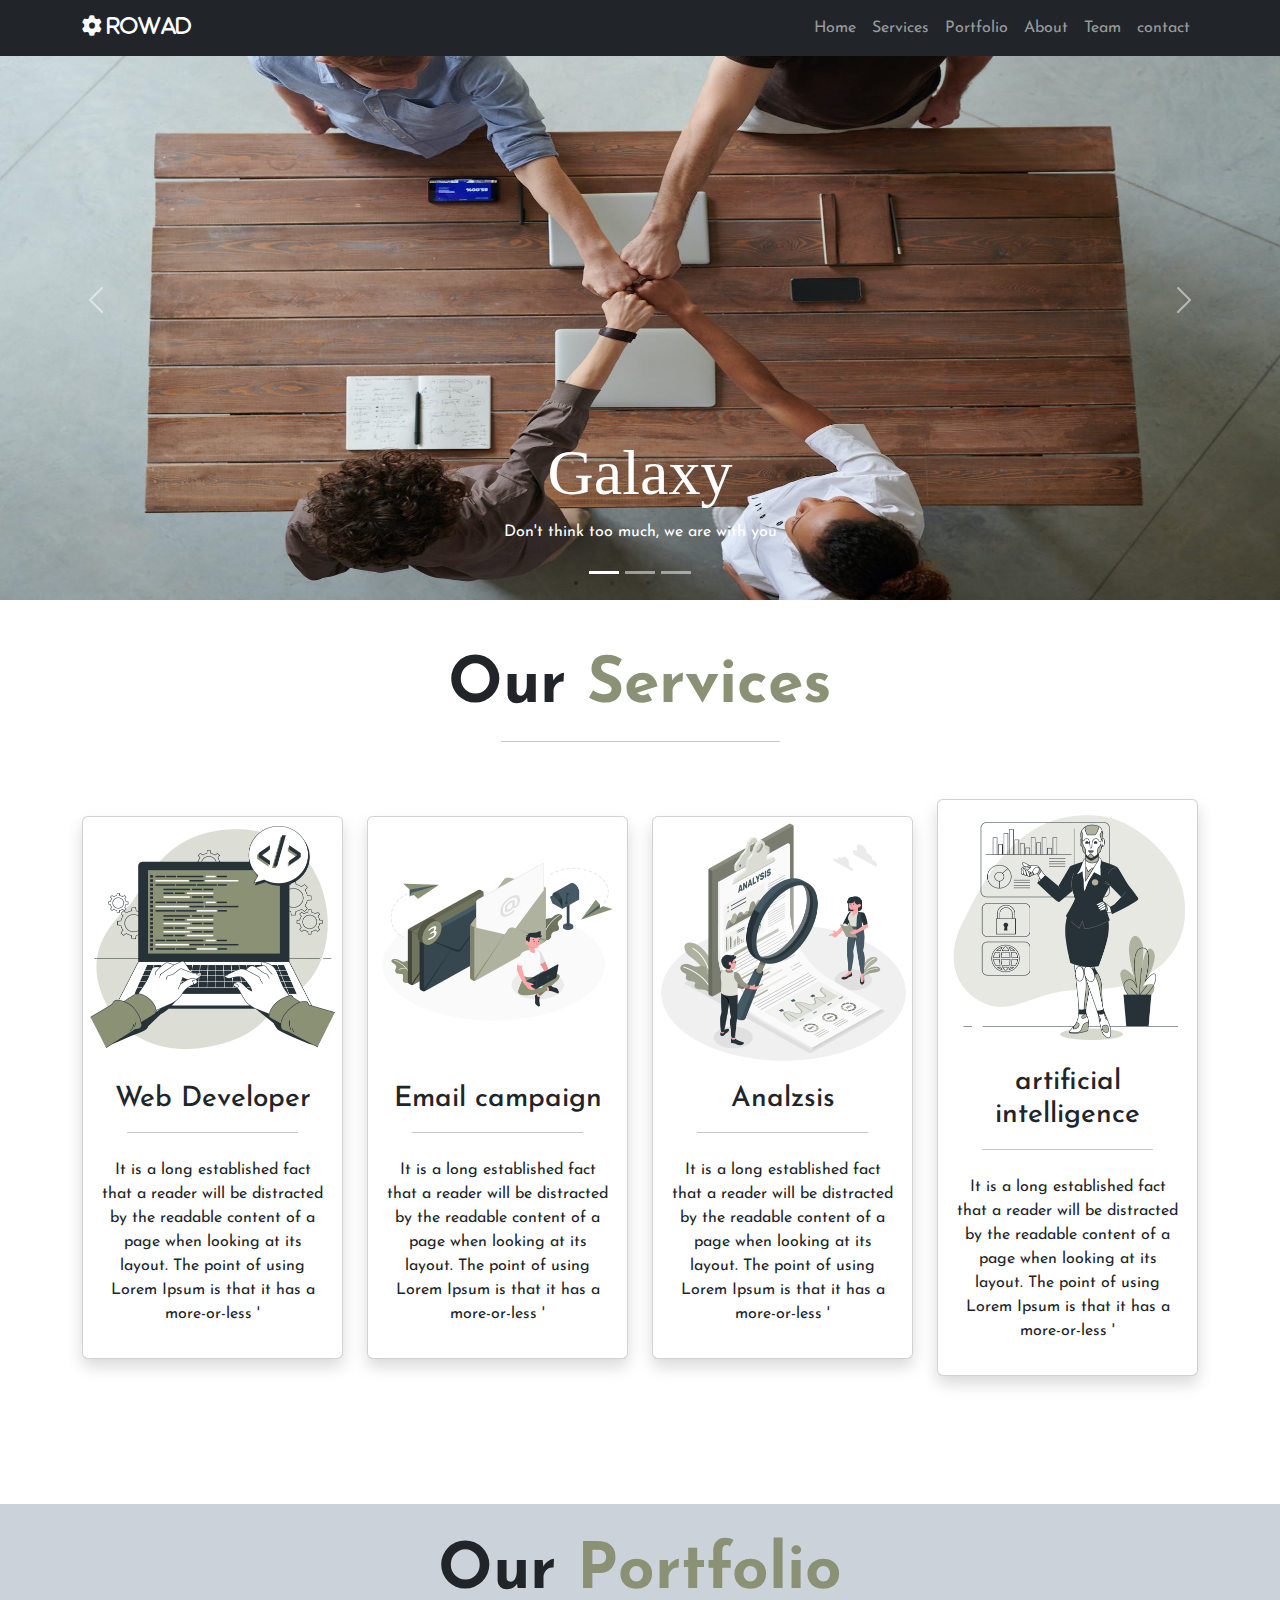
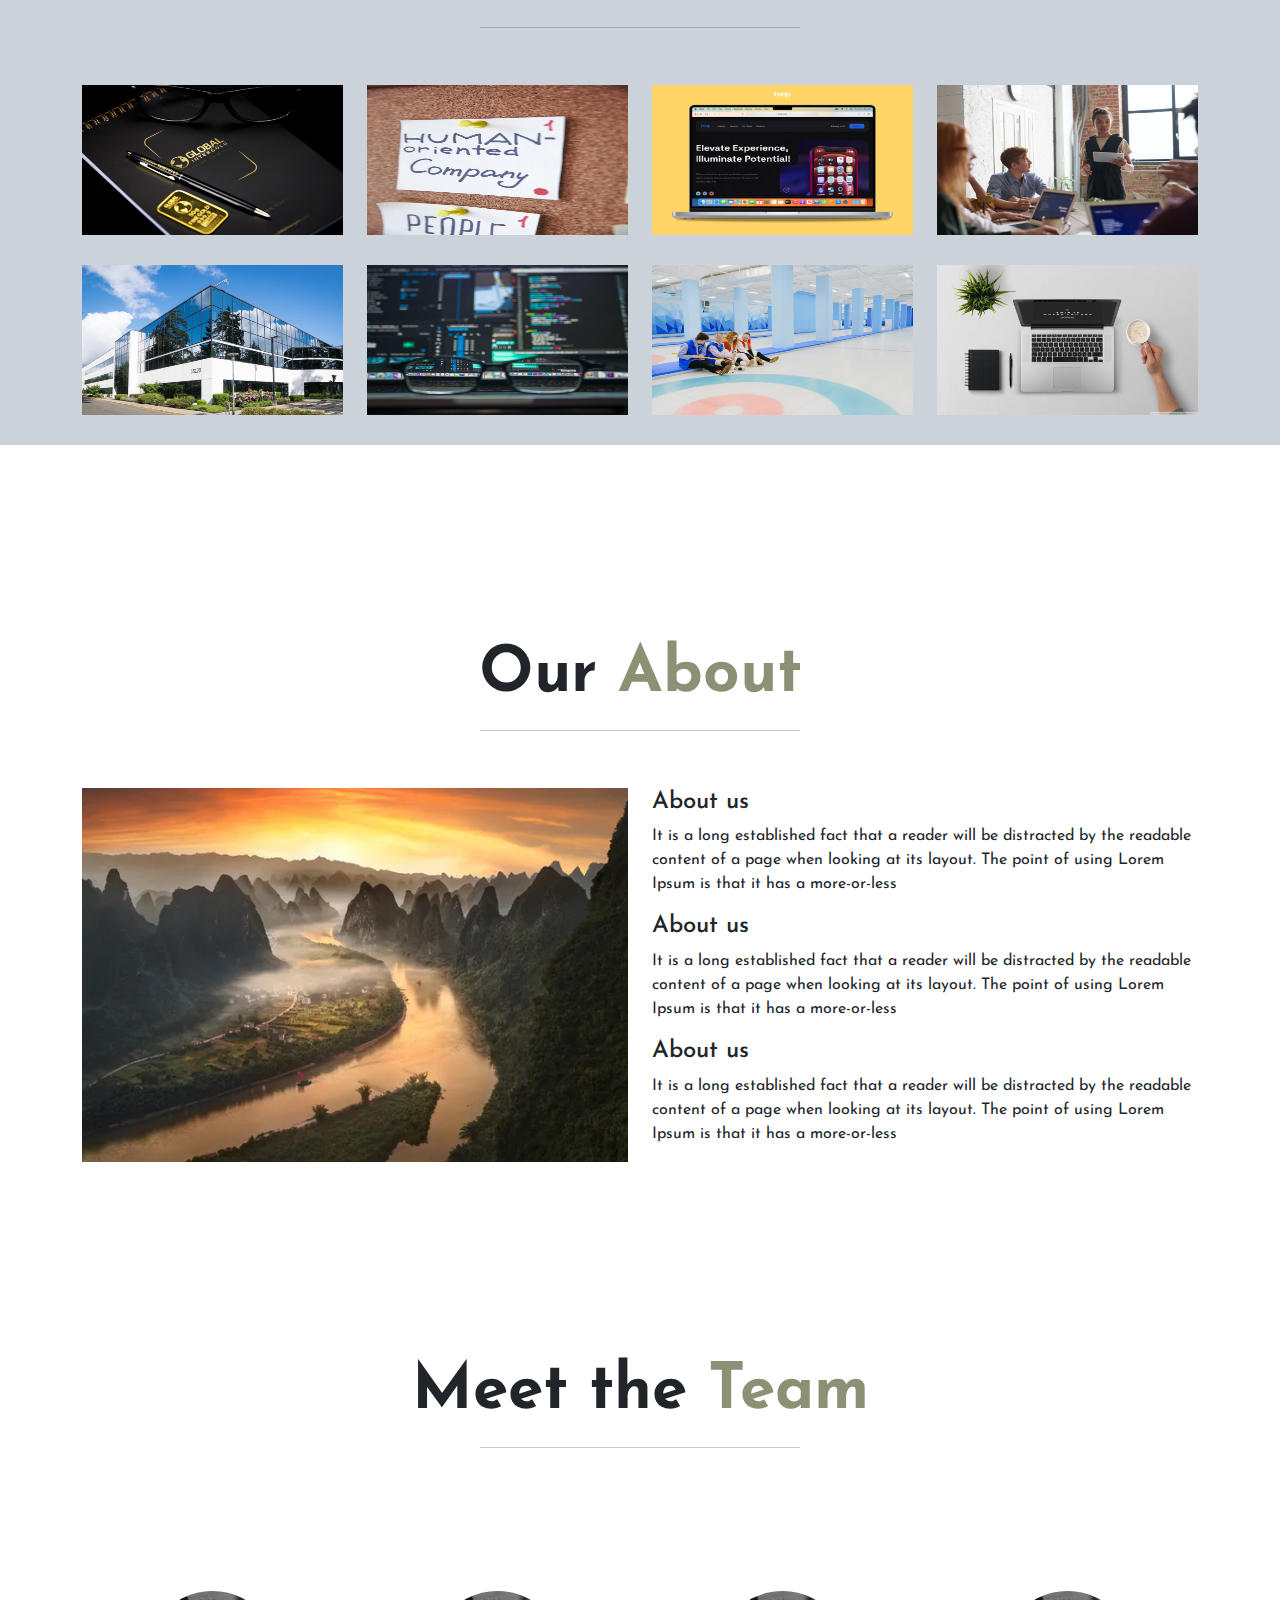
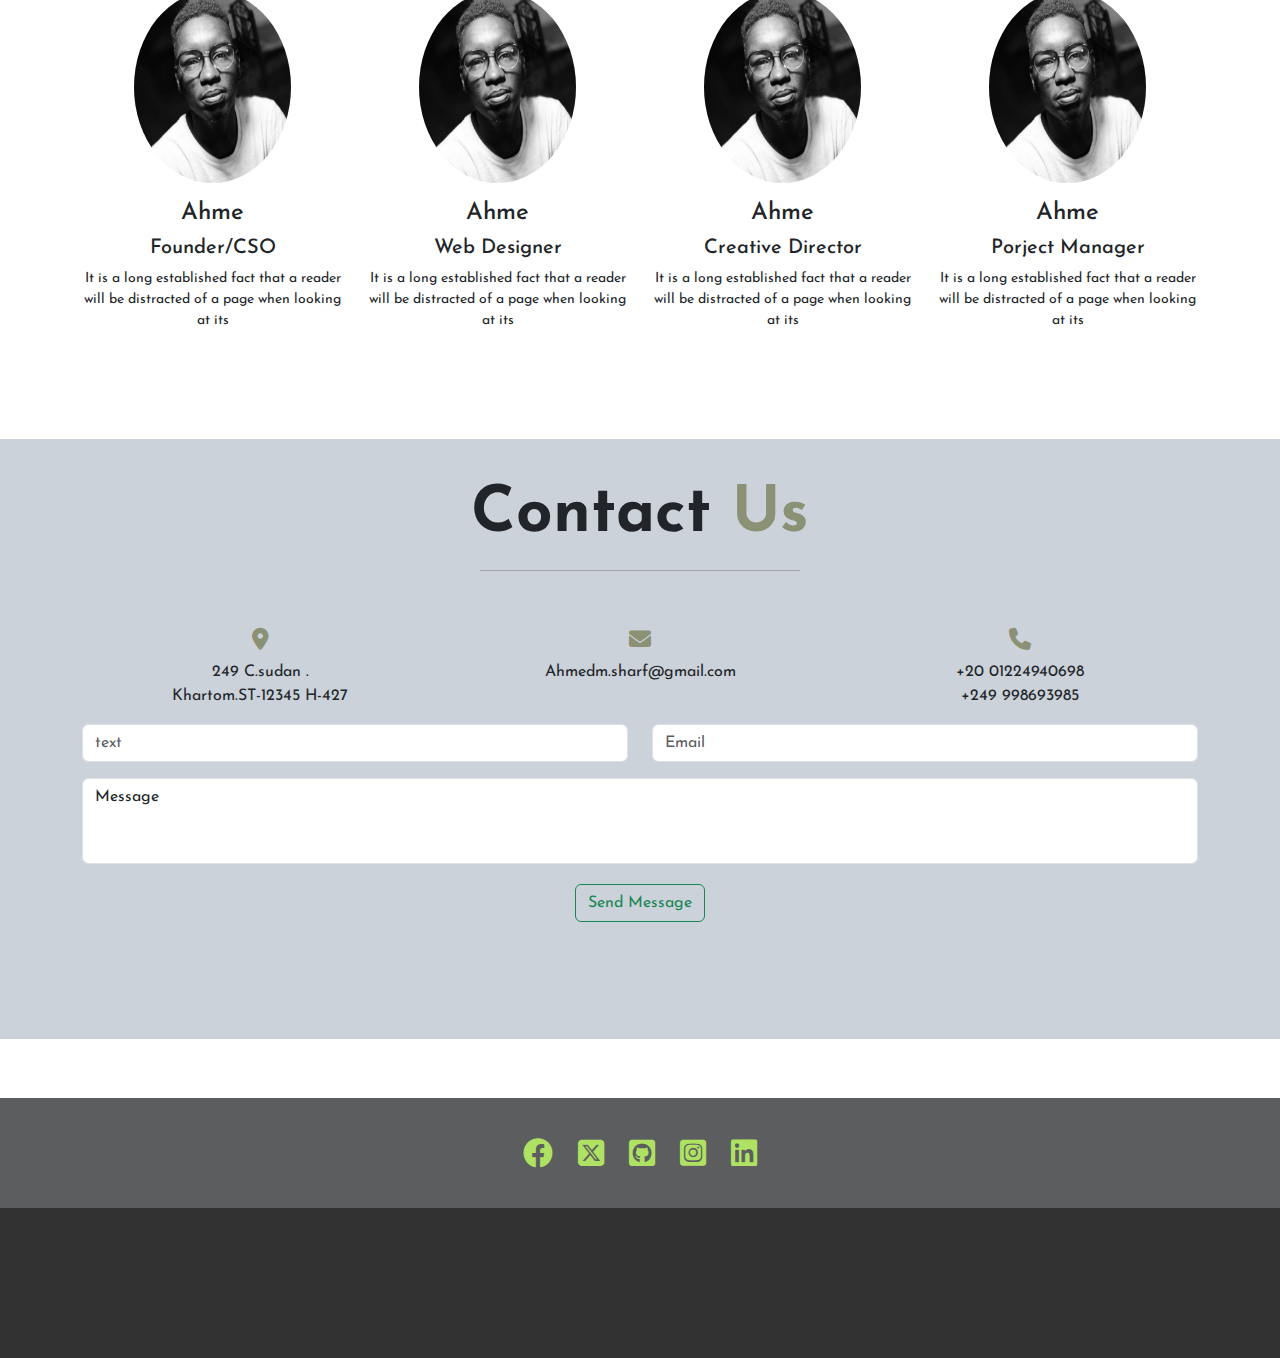
==== index.html @ bf6ee631 "Update index.html" ====
<!DOCTYPE html>
<html lang="en">
<head>
  <meta charset="UTF-8">
  <meta name="viewport" content="width=device-width, initial-scale=1.0">
  <link rel="stylesheet" href="css/bootstrap.min.css">
  <link rel="stylesheet" href="css/all.css">
  <link rel="stylesheet" href="css/style.css">
  <link rel="icon" href="image/portfolio-suitcase_icon-icons.com_52927.ico">
  <link href="https://fonts.googleapis.com/css2?family=Josefin+Sans:ital,wght@0,300;0,400;0,600;0,700;1,300;1,400;1,700&family=Nunito&family=Open+Sans&family=Roboto:wght@100;400&family=Rubik:ital,wght@0,300;0,400;0,600;1,300;1,400&display=swap" rel="stylesheet">
  <title>Our Services</title>
  <script src="js/bootstrap.bundle.min.js"></script>
</head>
<body>
  <!-- begin header -->
  
  <section class="navbar navbar-expand-md bg-dark navbar-dark fixed-top">
    <div class="container">
      <a href="bootstrap-template.html" class="navbar-brand"> <i class="fa-sharp fa-solid fa-gear"> Rowad</i>   </a>

      <button class="navbar-toggler" data-bs-toggle="collapse" data-bs-target="#cnav">

        <span class="navbar-toggler-icon"></span>
      </button>
      <div class="collapse navbar-collapse" id="cnav">
      <ul class="navbar-nav ms-auto text-center">
        <li class="nav-item"> <a href="#" class="nav-link" > Home </a> </li>
        <li > <a href="#services" class="nav-link" > Services </a> </li>
        <li > <a href="#portfolio" class="nav-link" > Portfolio </a> </li>
        <li > <a href="#About-us" class="nav-link" > About </a> </li>
        <li > <a href="#meet" class="nav-link" > Team </a> </li>
        <li > <a href="#contact" class="nav-link" > contact</a> </li>
      </ul>
     
    </div>
    </div>
  </section>
  <!-- end header -->

  <!-- begin slide -->

  <section id="slider" class="carousel slide" data-bs-="ride">
    <div class="carousel-inner">
      <ul class="carousel-indicators">
        <li data-bs-target="#slider" data-bs-slide-to="0" class="active" ></li>
        <li data-bs-target="#slider" data-bs-slide-to="1" ></li>
        <li data-bs-target="#slider" data-bs-slide-to="2" ></li>
      </ul>

      <div class="carousel-item active">
        <img src="pexels-fauxels-3184430.jpg" alt="slide" width="100%" height="600px">
        <div class="carousel-caption">
          <h3 class="display-3 "style="font-family:Brush Script MT, cursive;" >Galaxy</h3>
          <p  style="font-family: 'Josefin Sans', sans-serif;">Don't think too much, we are with you</p>
        </div>
      </div>

      <div class="carousel-item ">
        <img src="pexels-adrien-olichon-3767170.jpg" alt="slide" width="100%" height="600px">
        <div class="carousel-caption">
          <h3 class="display-3 "style="font-family:Brush Script MT, cursive;">Galaxy</h3>
          <p style="font-family: 'Josefin Sans', sans-serif;">Don't think too much, we are with you</p>
        </div>
      </div>


      <div class="carousel-item ">
        <img src="pexels-realtoughcandycom-11035393.jpg" alt="slide" width="100%" height="600px">
        <div class="carousel-caption">
          <h3 class="display-3 "style="font-family:Brush Script MT, cursive;">Galaxy</h3>
          <p style="font-family: 'Josefin Sans', sans-serif;">Don't think too much, we are with you</p>
        </div>
      </div>
    </div>



    

    <a class="carousel-control-prev" href="#slider" data-bs-slide="prev">
      <span class="carousel-control-prev-icon" ></span>
    </a>
  
    <a class="carousel-control-next" href="#slider" data-bs-slide="next">
      <span class="carousel-control-next-icon" ></span>
    </a>
  </section>
  <!-- end slide -->




  <!-- services begin -->
  <section id="services" class="container">
    <h1 class="text-center display-3 fw-bold mt-5"> Our <span class="theme-text"> Services </span> </h1>
    <hr class="mx-auto mb-5  w-25">
    <div class="row mb-5">
      <!-- col begin -->
      <div class="col-12 col-sm-6 col-md-3 m-auto">
        <!-- card begin  -->
        <div class="card shadow">
          <img src="image/Hand coding-bro (1).png" alt="" class="card-img-top">
          <div class="card-body">
            <h3 class="text-center"> Web Developer</h3>
            <hr class="mx-auto w-75">
            
            <p class="text-center">It is a long established fact that a reader will be distracted by the readable content of a page when looking at its layout. The point of using Lorem Ipsum is that it has a more-or-less 
              '</p>
          </div>
        </div>
        <!-- card end -->

      </div>
      <!-- col end -->



       <!-- col begin -->
       <div class="col-12 col-sm-6 col-md-3 m-auto">
        <!-- card begin  -->
        <div class="card shadow">
          <img src="image/Mail sent-amico.png" alt="" class="card-img-top">
          <div class="card-body">
            <h3 class="text-center"> Email campaign</h3>
            <hr class="mx-auto w-75">
            
            <p class="text-center">It is a long established fact that a reader will be distracted by the readable content of a page when looking at its layout. The point of using Lorem Ipsum is that it has a more-or-less 
              '</p>
          </div>
        </div>
        <!-- card end -->

      </div>
      <!-- col end -->




       <!-- col begin -->
       <div class="col-12 col-sm-6 col-md-3 m-auto">
        <!-- card begin  -->
        <div class="card shadow">
          <img src="image/Analysis-amico.png" alt="" class="card-img-top">
          <div class="card-body">
            <h3 class="text-center"> Analzsis</h3>
            <hr class="mx-auto w-75">
            
            <p class="text-center">It is a long established fact that a reader will be distracted by the readable content of a page when looking at its layout. The point of using Lorem Ipsum is that it has a more-or-less 
              '</p>
          </div>
        </div>
        <!-- card end -->

      </div>
      <!-- col end -->






       <!-- col begin -->
       <div class="col-12 col-sm-6 col-md-3 m-auto">
        <!-- card begin  -->
        <div class="card shadow">
          <img src="image/Android-bro.png" alt="" class="card-img-top">
          <div class="card-body">
            <h3 class="text-center"> artificial intelligence</h3>
            <hr class="mx-auto w-75">
            
            <p class="text-center">It is a long established fact that a reader will be distracted by the readable content of a page when looking at its layout. The point of using Lorem Ipsum is that it has a more-or-less 
              '</p>
          </div>
        </div>
        <!-- card end -->

      </div>
      <!-- col end -->
    </div>

  </section>

  

  <!-- portfolio begin -->
  <section id="portfolio">
    <div class="space"></div>
    <h1 class="text-center display-3 fw-bold  "> Our <span class="theme-text"> Portfolio </span> </h1>
    <hr class="mx-auto w-25 mb-5">
    <div class="container">
    <div class="row">
      <div class="col-lg-3"> <img src="pexels-michael-steinberg-346553.jpg" alt="" width="100%" height="150px"> </div>
      <div class="col-lg-3"> <img src="pexels-polina-zimmerman-3782140.jpg" alt="" width="100%" height="150px"> </div>
      <div class="col-lg-3"> <img src="9ebb8670533429.655e08215613a.jpg" alt="" width="100%" height="150px"> </div>
      <div class="col-lg-3"> <img src="pexels-fauxels-3182749.jpg" alt="" width="100%" height="150px"> </div>
      </div>
      <div class="space"></div>
      <div class="row">
       <div class="col-lg-3"> <img src="pexels-pixabay-269077.jpg" alt="" width="100%" height="150px"> </div>
      <div class="col-lg-3"> <img src="pexels-kevin-ku-577585.jpg" alt="" width="100%" height="150px"> </div>
      <div class="col-lg-3"> <img src="pexels-shvets-production-7544483.jpg" alt="" width="100%" height="150px"> </div>
      <div class="col-lg-3"> <img src="WallpaperDog-5468296.jpg" alt="" width="100%" height="150px"> </div>
     
    </div>

  </div>
<div class="space"></div>
  </section>
    
  <!-- portfolio end -->

  <!--About-us begin  -->

  <section id="About-us">
    <h1 class="text-center display-3 fw-bold  "> Our <span class="theme-text"> About </span> </h1>
    <hr class="mx-auto w-25 mb-5">
    <div class="container">
    <div class="row">
      <div class="col-lg-6"> <img src="image/li-river-in-china-near-xingping-village-wallpaper-96411_w635.webp" width="100%" height="100%" alt=""> </div>
      <div class="col-lg-6">
        <h4>About us</h4>
        <p>It is a long established fact that a reader will be distracted by the readable content of a 
          page when looking at its layout. The point of using Lorem Ipsum is that it has a more-or-less </p>

          <h4>About us</h4>
        <p>It is a long established fact that a reader will be distracted by the readable content of a 
          page when looking at its layout. The point of using Lorem Ipsum is that it has a more-or-less </p>


          <h4>About us</h4>
        <p>It is a long established fact that a reader will be distracted by the readable content of a 
          page when looking at its layout. The point of using Lorem Ipsum is that it has a more-or-less </p>

      </div>
    </div>
  </div>
  </section>

  <!--About-us end  -->




  <!--Meet the Team begin -->
  <section id="meet">
    <h1 class="text-center display-3 fw-bold  "> Meet the <span class="theme-text"> Team </span> </h1>
    <hr class="mx-auto w-25 mb-5">
    <div class="container ">
    <div class="row">
      <div class="col-lg-3 text-center">
        <img class="cricle" src="m.hassanahmed_1620447631567.jpg" width="60%" height="60%" alt="">
        <h4 class="mt-3">Ahme</h4>
        <h5 > Founder/CSO</h5>

        <p class="small">It is a long established fact that a reader will be distracted  of a page when looking at its </p>
      </div>

      <div class="col-lg-3 text-center">
        <img class="cricle" src="m.hassanahmed_1620447631567.jpg" width="60%" height="60%" alt="">
        <h4 class="mt-3">Ahme</h4>
        <h5 > Web Designer</h5>

        <p class="small">It is a long established fact that a reader will be distracted  of a page when looking at its </p>
      </div>


      <div class="col-lg-3 text-center">
        <img class="cricle" src="m.hassanahmed_1620447631567.jpg" width="60%" height="60%" alt="">
        <h4 class="mt-3">Ahme</h4>
        <h5 > Creative Director</h5>

        <p class="small">It is a long established fact that a reader will be distracted  of a page when looking at its </p>
      </div>



      <div class="col-lg-3 text-center">
        <img class="cricle" src="m.hassanahmed_1620447631567.jpg" width="60%" height="60%" alt="">
        <h4 class="mt-3">Ahme</h4>
        <h5 > Porject Manager</h5>

        <p class="small">It is a long established fact that a reader will be distracted  of a page when looking at its </p>
      </div>
    </div>
  </div>
    </section>
  <!--Meet the Team end -->


    <!-- contact us  begin-->
    <section id="contact"  >
      <h1 class="text-center display-3 fw-bold  "> Contact <span class="theme-text"> Us </span> </h1>
      <hr class="mx-auto w-25 mb-5">
      <div class="container">
      <div class="row">
        
        <div class="col-lg-4 text-center">
          <i class="fa-solid fa-location-dot "></i>
          <p>249 C.sudan . <br> Khartom.ST-12345 H-427 </p>
        </div>

         
        <div class="col-lg-4 text-center">
          <i class="fa-solid fa-envelope"></i>
        <p> Ahmedm.sharf@gmail.com </p>
        </div>


         
        <div class="col-lg-4 text-center">
          <i class="fa-solid fa-phone"></i>
          <p>+20 01224940698 <br> +249 998693985 </p>
        </div>
      </div>


      <form action="https://github.com/" method="post">
        
        <div class="row">

        <div class="form-group col-lg-6" >
          <input class="form-control" type="text" placeholder="text">
        </div>

        

        <div class="form-group col-lg-6" >
          <input class="form-control" type="email"  placeholder="Email">
        </div>

      </div>

        
        <div class="form-group">
        <textarea class="form-control" id=""rows="3"  placeholder="Message">Message   </textarea>
      </div>
      
      <div class="form-group text-center" >
        
        <button class="btn btn-outline-success"> Send Message </button>
      </div>
      </form>

    </div>
    </section>
    <!-- contact us  End-->


    <!--Footer begin-->
    <footer class="text-center">
      <a href="https://www.facebook.com/profile.php?id=100007339320495"><i class="fa-brands fa-facebook"></i></a>
      
      <i class="fa-brands fa-square-x-twitter"></i>
      <i class="fa-brands fa-square-github"></i>
      <i class="fa-brands fa-square-instagram"></i>
      <i class="fa-brands fa-linkedin"></i>

    </footer>
     <!-- Footer  End-->

     <div class="space-x">

     </div>
      

  
  
</body>
</html>
---- css/style.css ----
*{
    padding: 0%;
    margin: 0%;
    box-sizing: border-box;
    font-family: 'Josefin Sans', sans-serif;
}
/* body{
    height: 4900px;
} */
.card-img-top{
    width: 100%;
    height: 250px;
}
.card{
    z-index: 1;
    overflow: hidden;
    transition:0.7s;
}
.theme-text{
    color: #8B9174;
}
.card:hover{
    color: white;
}
.card::after{
   content: "";
    position: absolute;
    top: 0%;
    left: -100%;
    background: #464b52;
    width: 100%;
    height: 100%;
    z-index: -1;
    transition: 0.5s;
}
.card:hover::after{

    left: 0%;

}
/* begin portfolio */
.space{

    height: 30px;
}
#portfolio{
    margin-top: 10%;
    /*  */
    background-color: #ccd2da;
}


hr{
    height: 10px;
}
/* end portfolio */


/* begin About-us */
#About-us{

   margin-top: 15%; 

}
/* end About-us */


/* begin meet the team */

#meet{

    margin-top: 15%; 
 
 }
 #meet img{
    border-radius: 50%;
 }
 #meet .row{
    margin-top:12%;
 }
/* end meet the team */

/* contact us  begin*/
#contact{
    margin-top: 10%;
     background-color: #ccd2da;
    height: 600px;
}
#contact h1{ 

    padding-top: 38px;
}
#contact i{
    font-size: 22px;
    color: #8B9174;
}

#contact p{
    margin-top: 5px;
}
#contact textarea{
    margin-top: 4px;
    resize: none;
}
#contact input{
    margin-bottom: 12px;
}

 button{
    font-size: 20px;
    margin-top: 20px;
}
/* contact us  End*/


/* Footer begin */
footer{

  background-color: #5c5d5f;  
  padding: 30px;
  margin-top: 59px;
}
footer i{

    color: #afe262;
    font-size: 30px;
    padding: 10px;
}
/* Footer end */

.space-x{
    background-color: rgb(51, 50, 50);
    height: 150px;
}






@media (max-width:576) {
    #slider{
        display: none;
    }
    
}
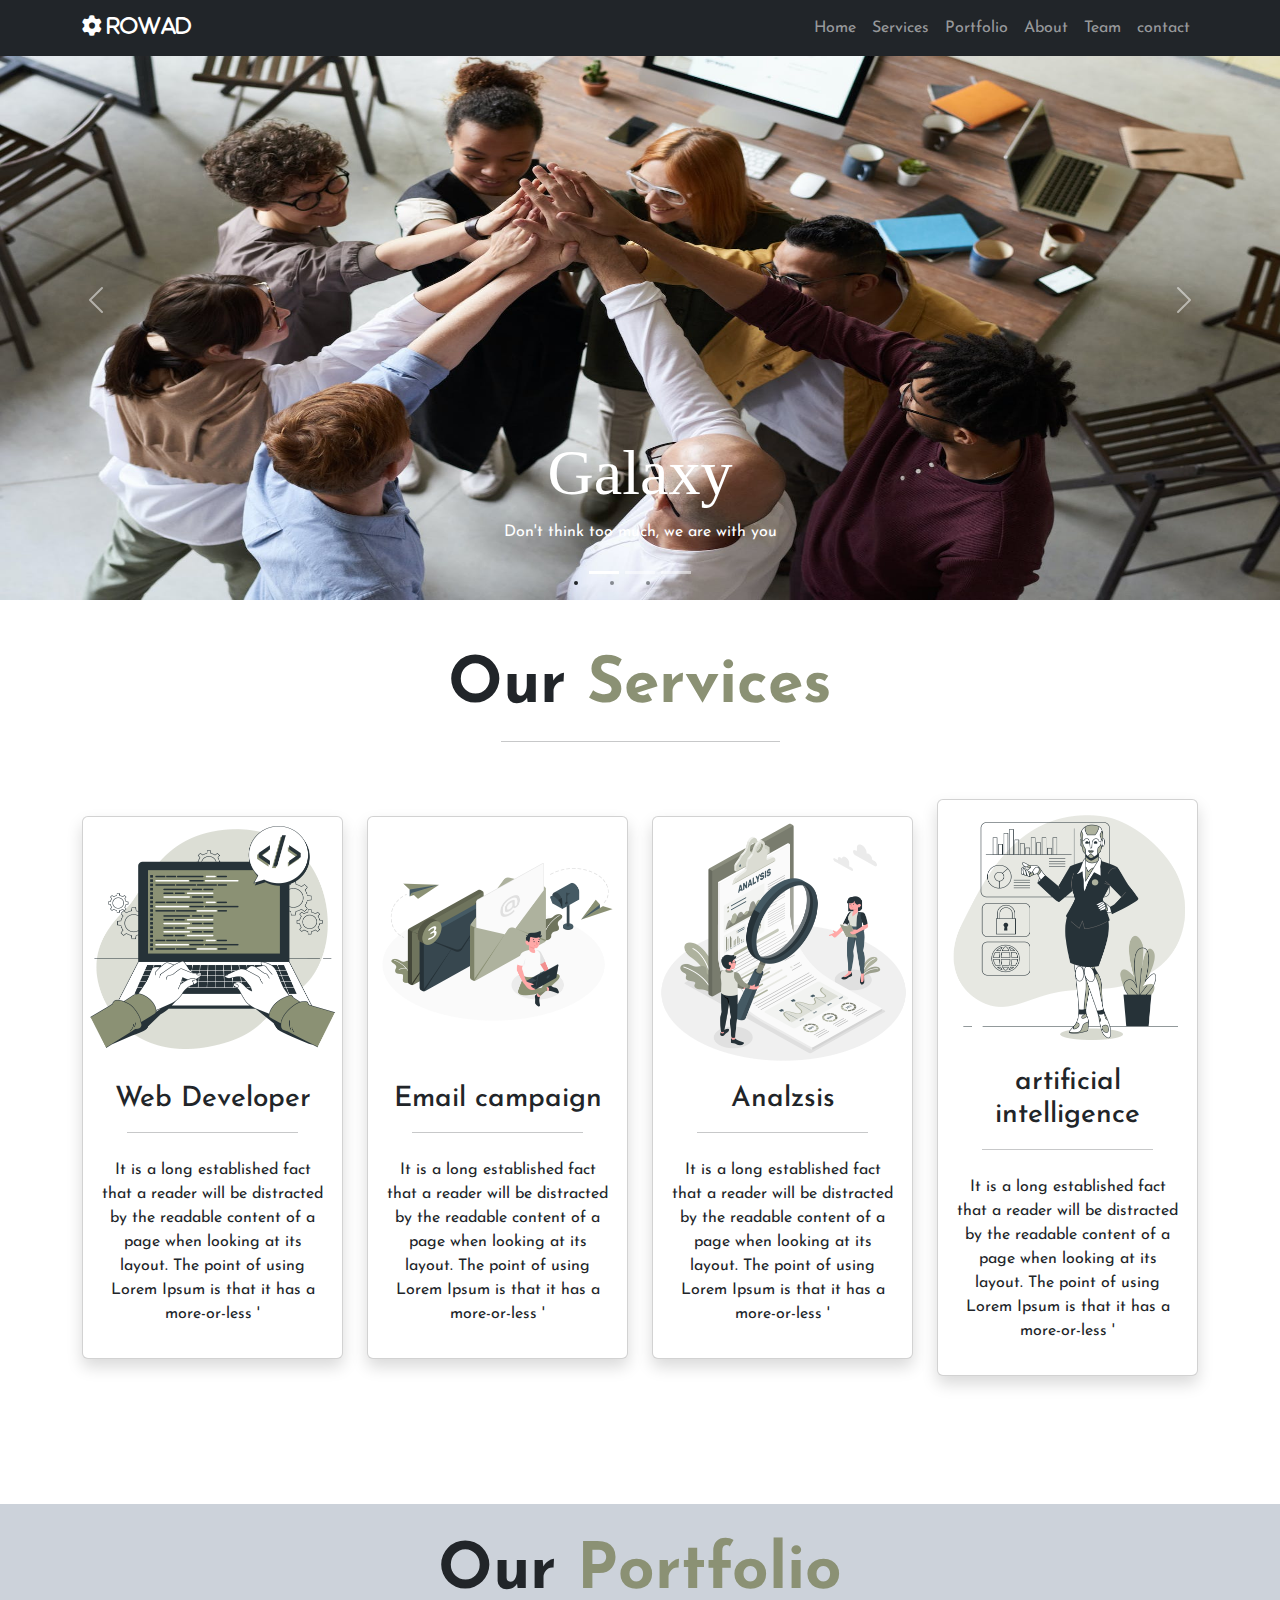
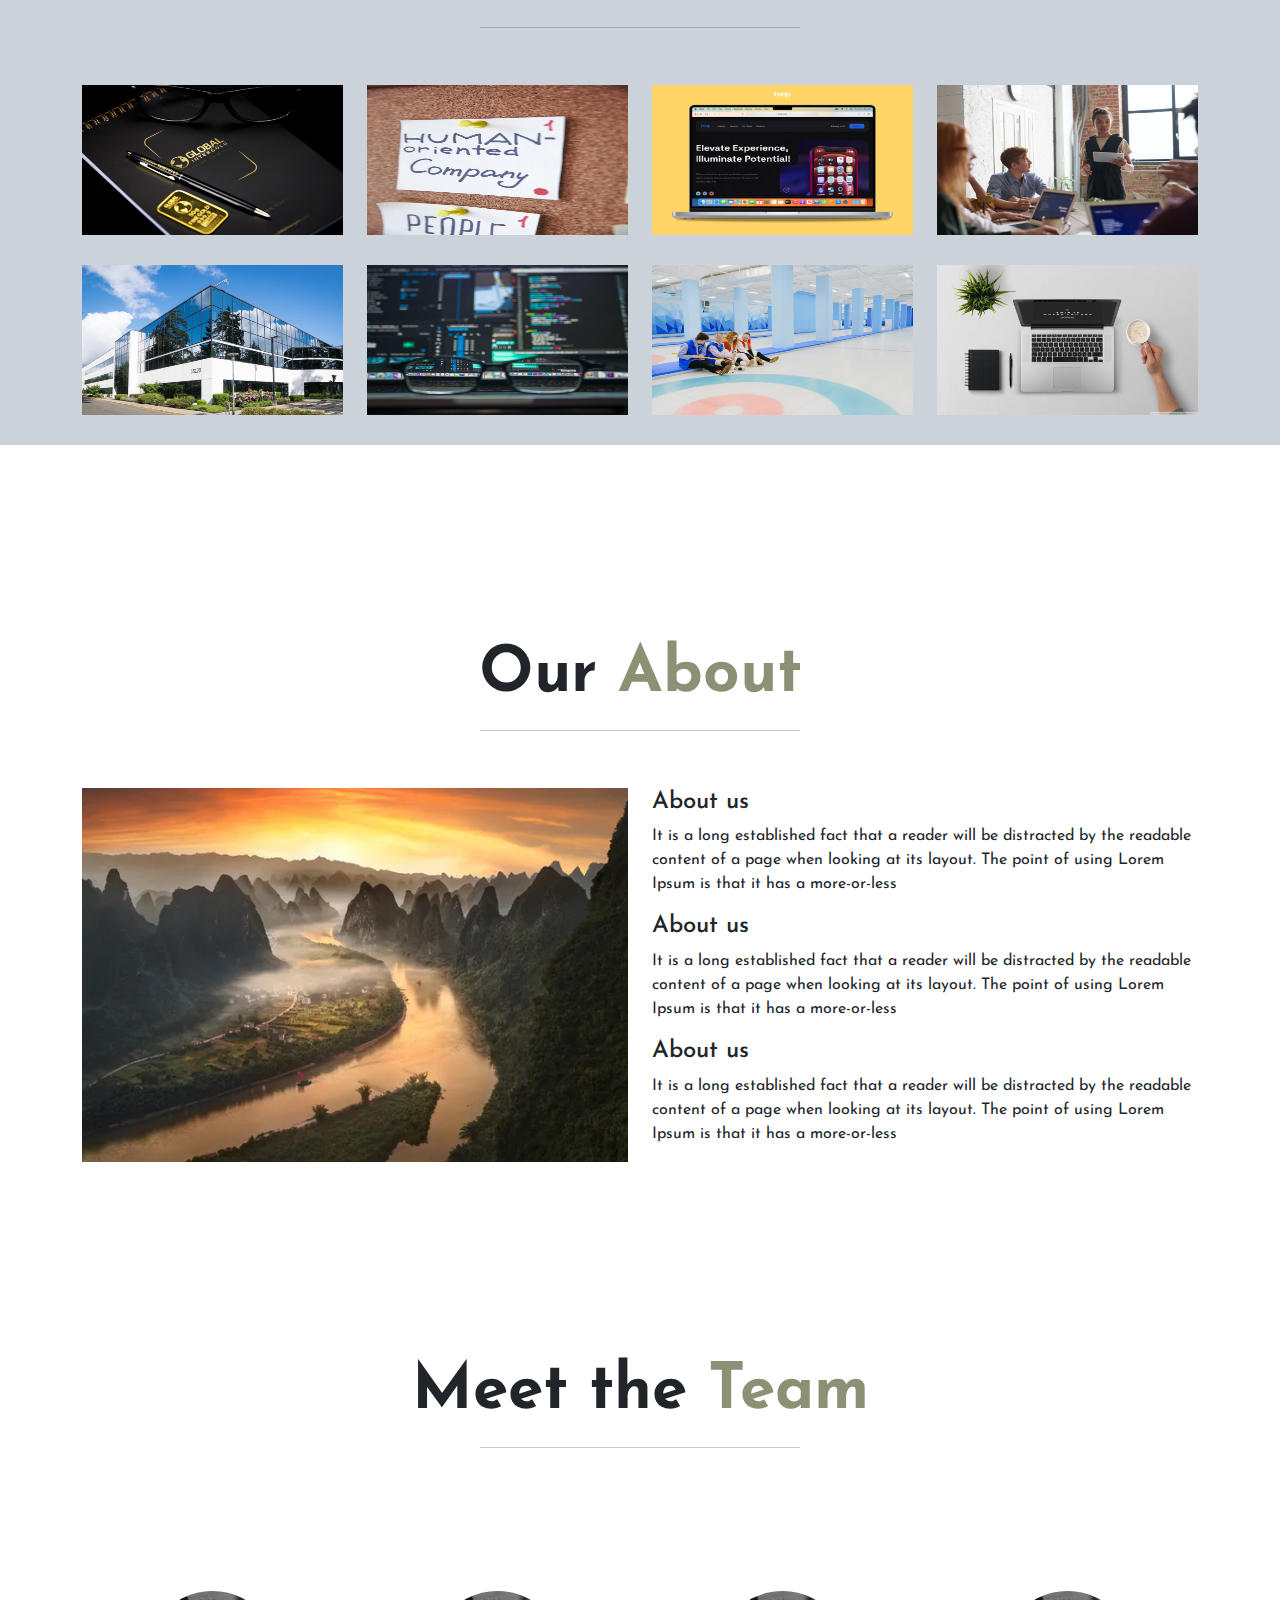
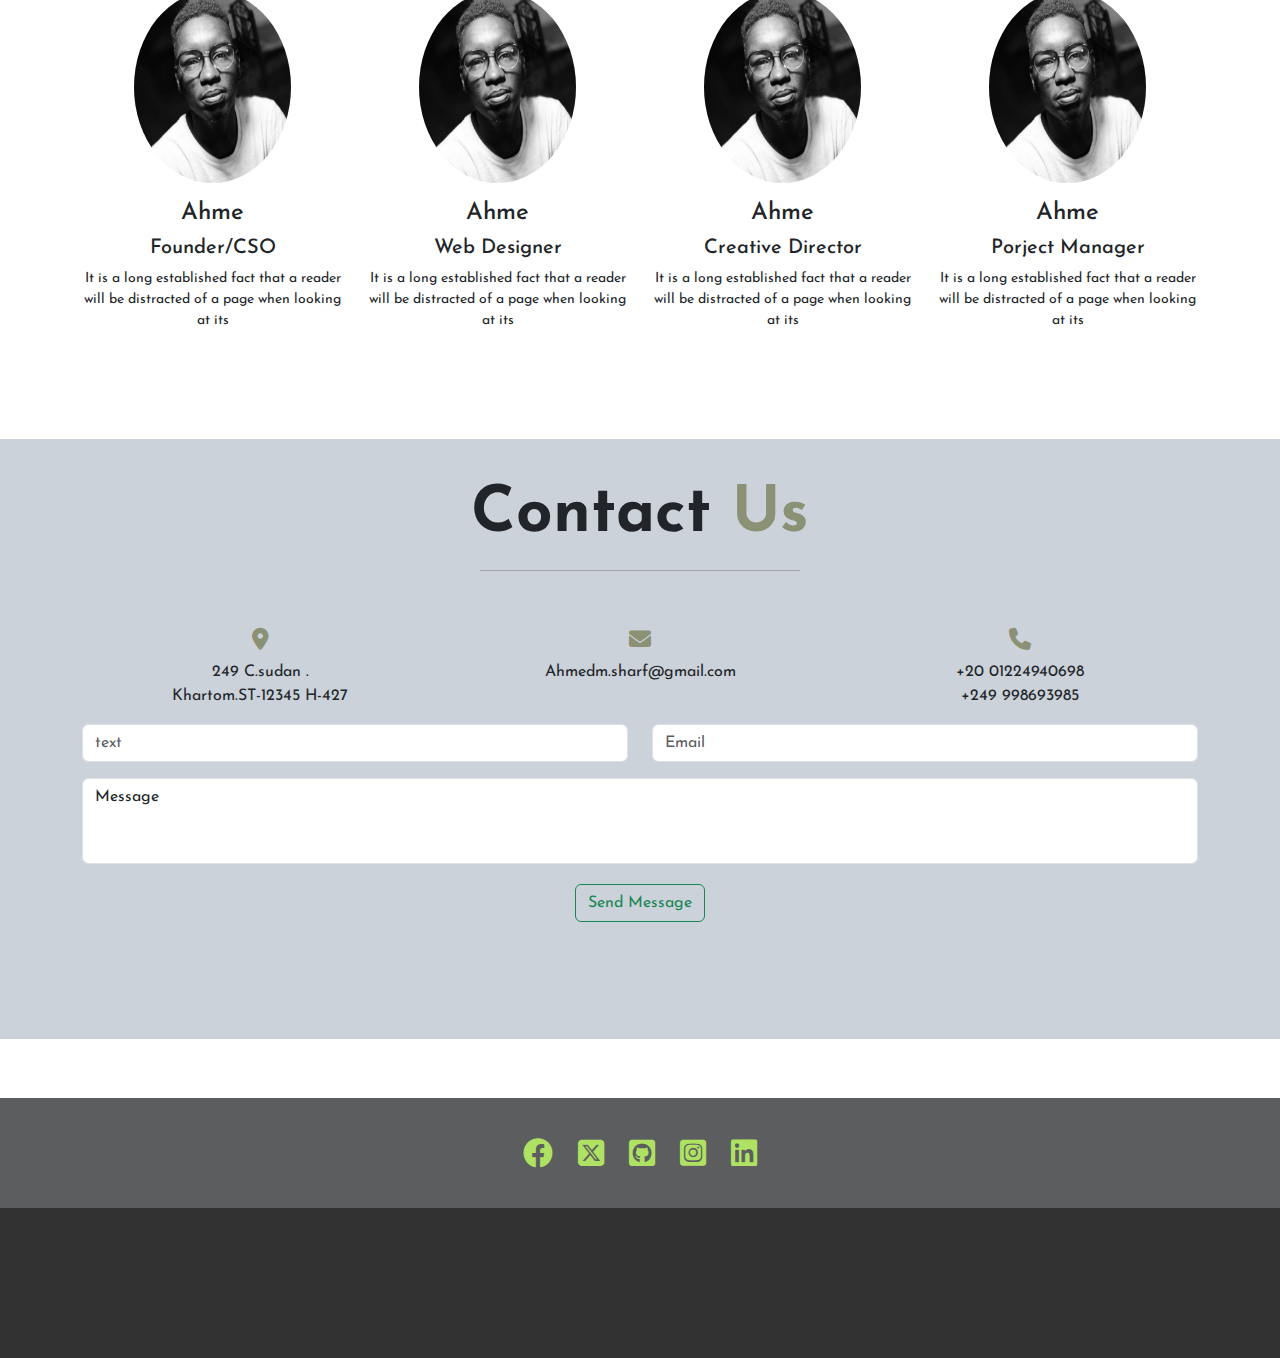
==== commit 8562e2aa: "Update index.html" ====
--- a/index.html
+++ b/index.html
@@ -48,7 +48,7 @@
       </ul>
 
       <div class="carousel-item active">
-        <img src="pexels-fauxels-3184430.jpg" alt="slide" width="100%" height="600px">
+        <img src="pexels-fauxels-3184434.jpg" alt="slide" width="100%" height="600px">
         <div class="carousel-caption">
           <h3 class="display-3 "style="font-family:Brush Script MT, cursive;" >Galaxy</h3>
           <p  style="font-family: 'Josefin Sans', sans-serif;">Don't think too much, we are with you</p>
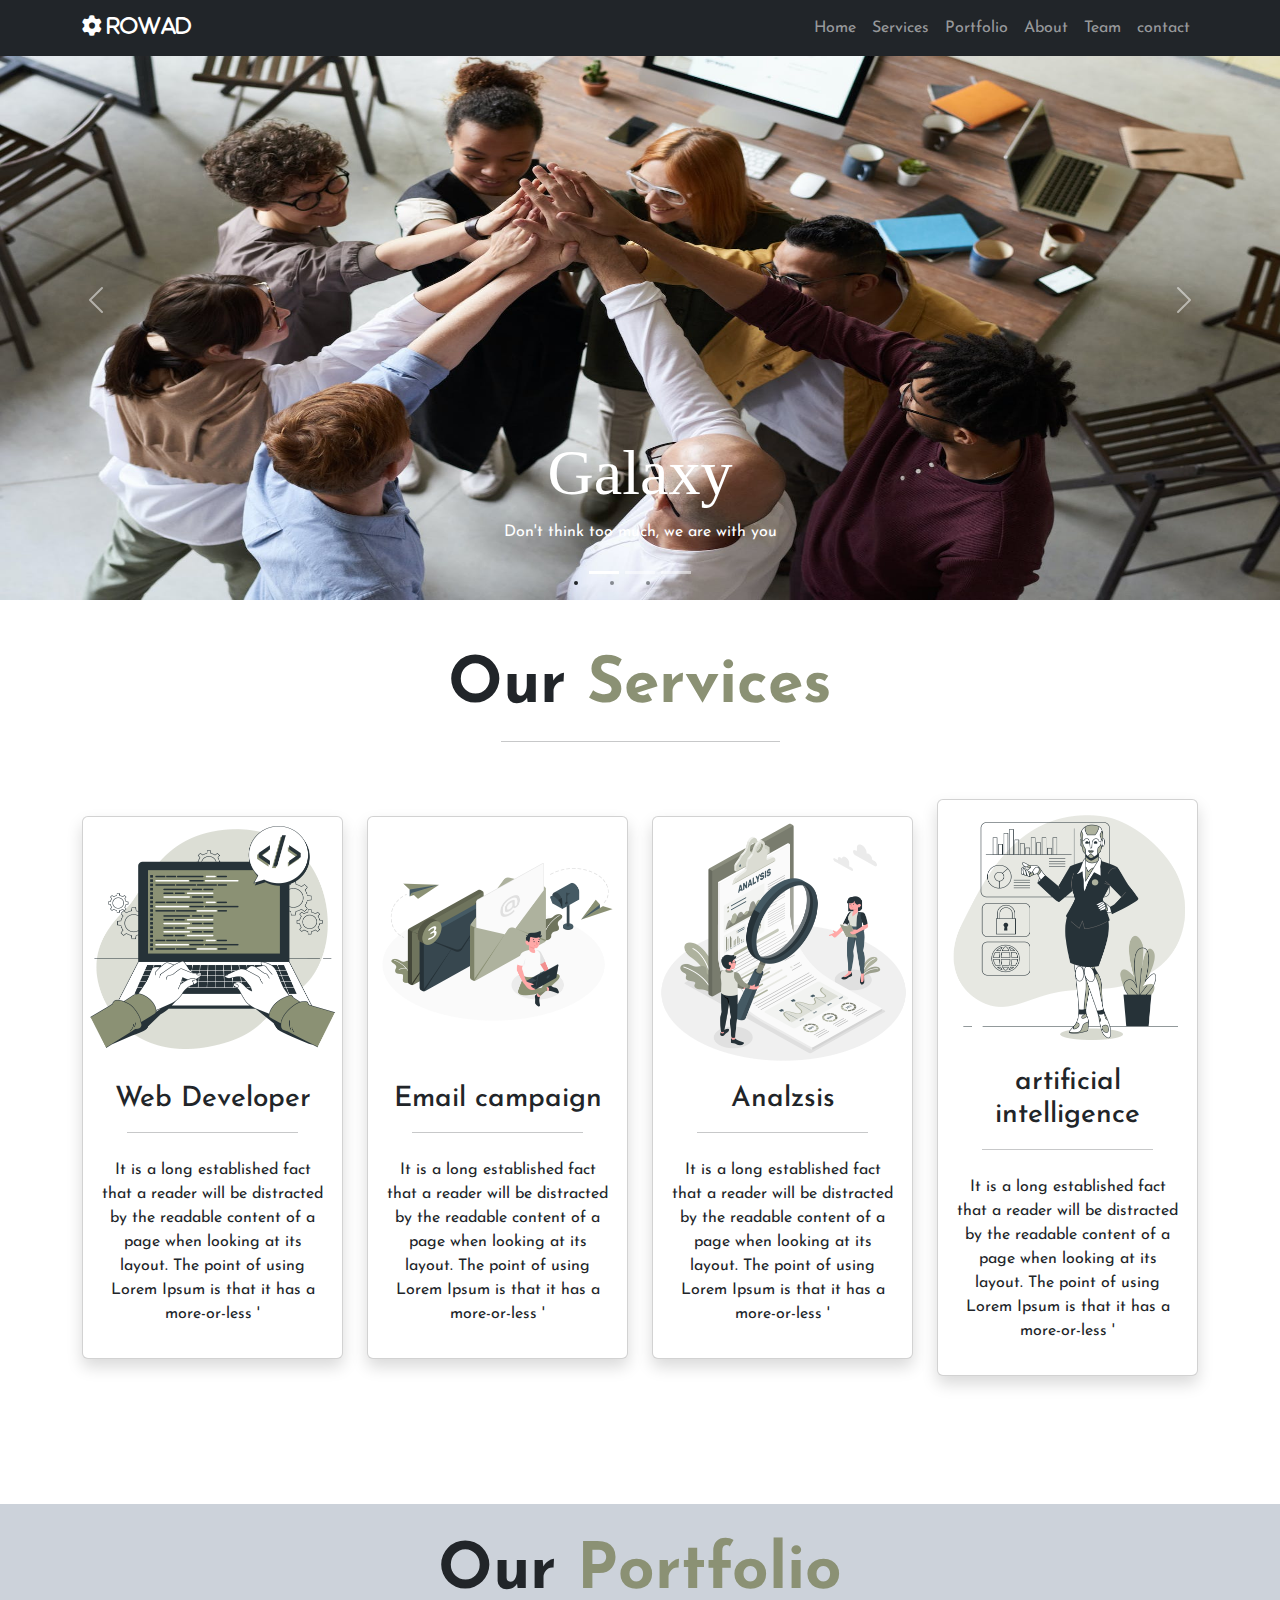
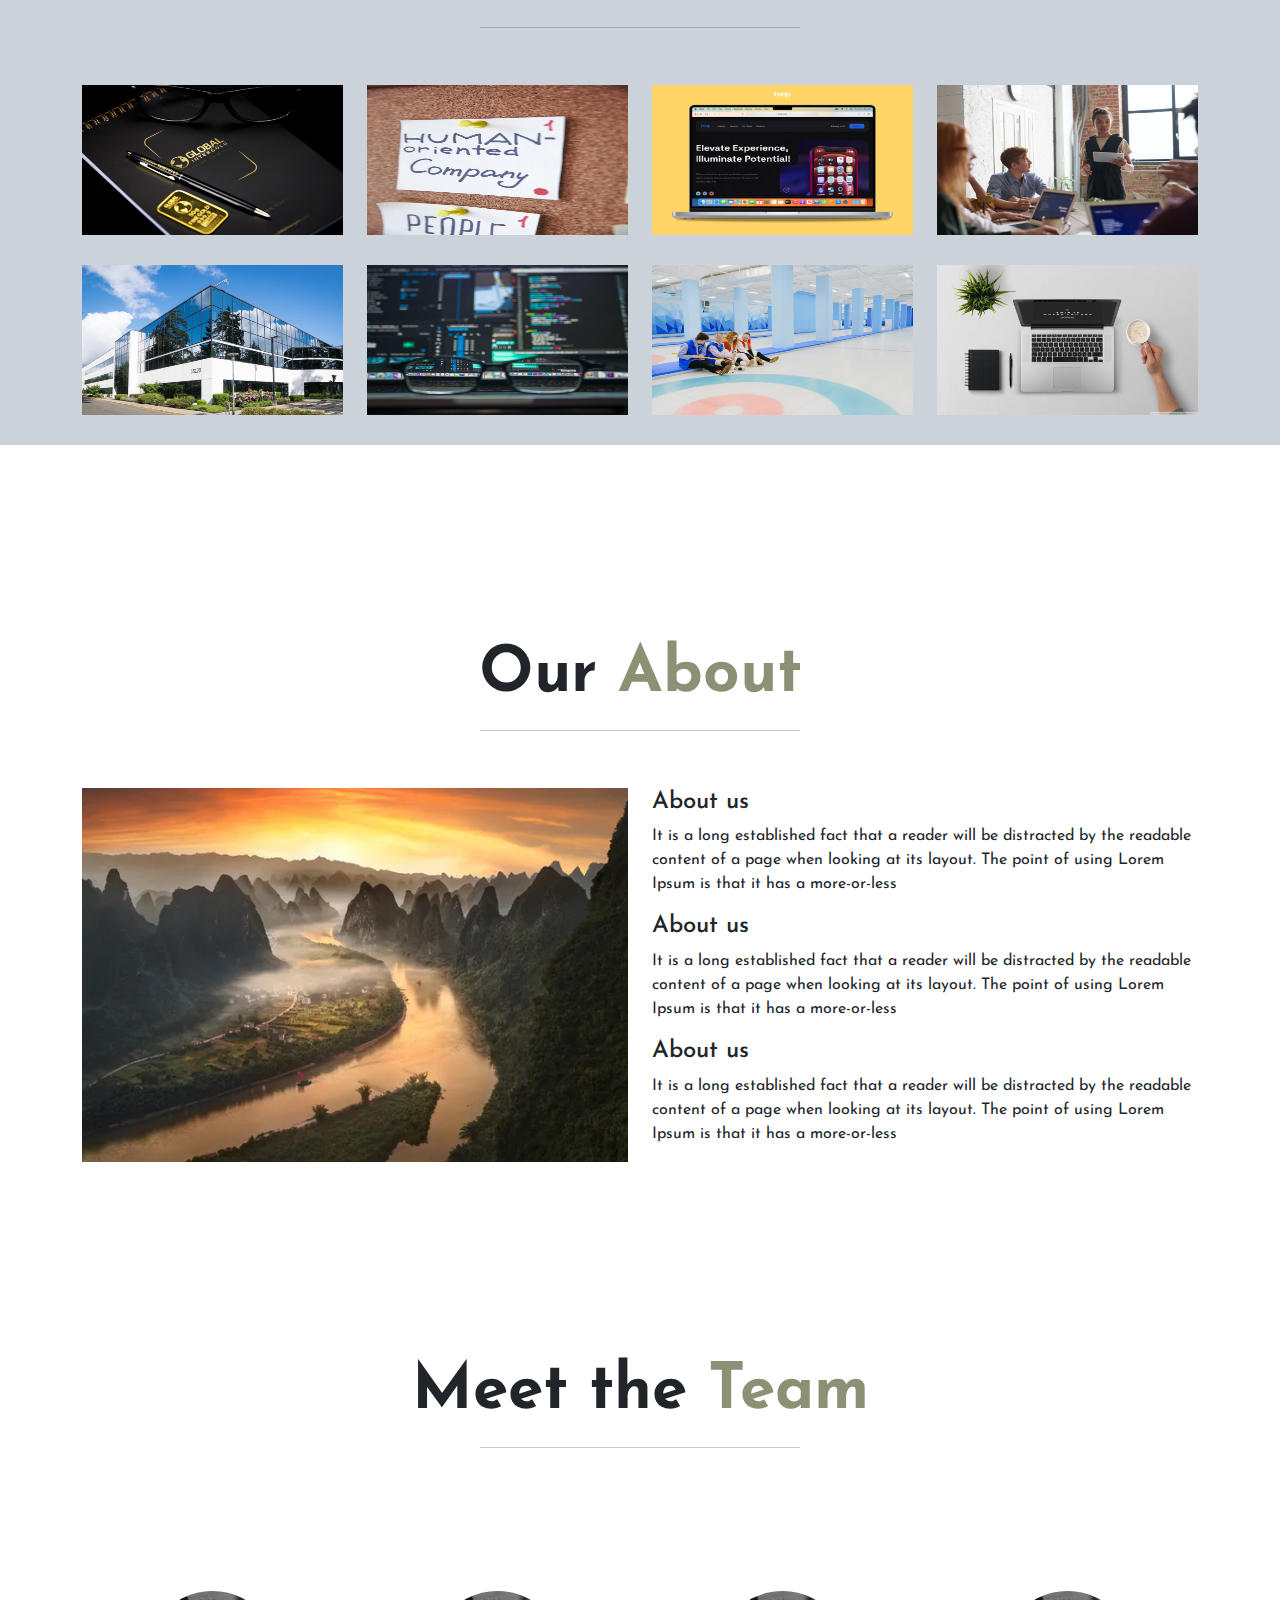
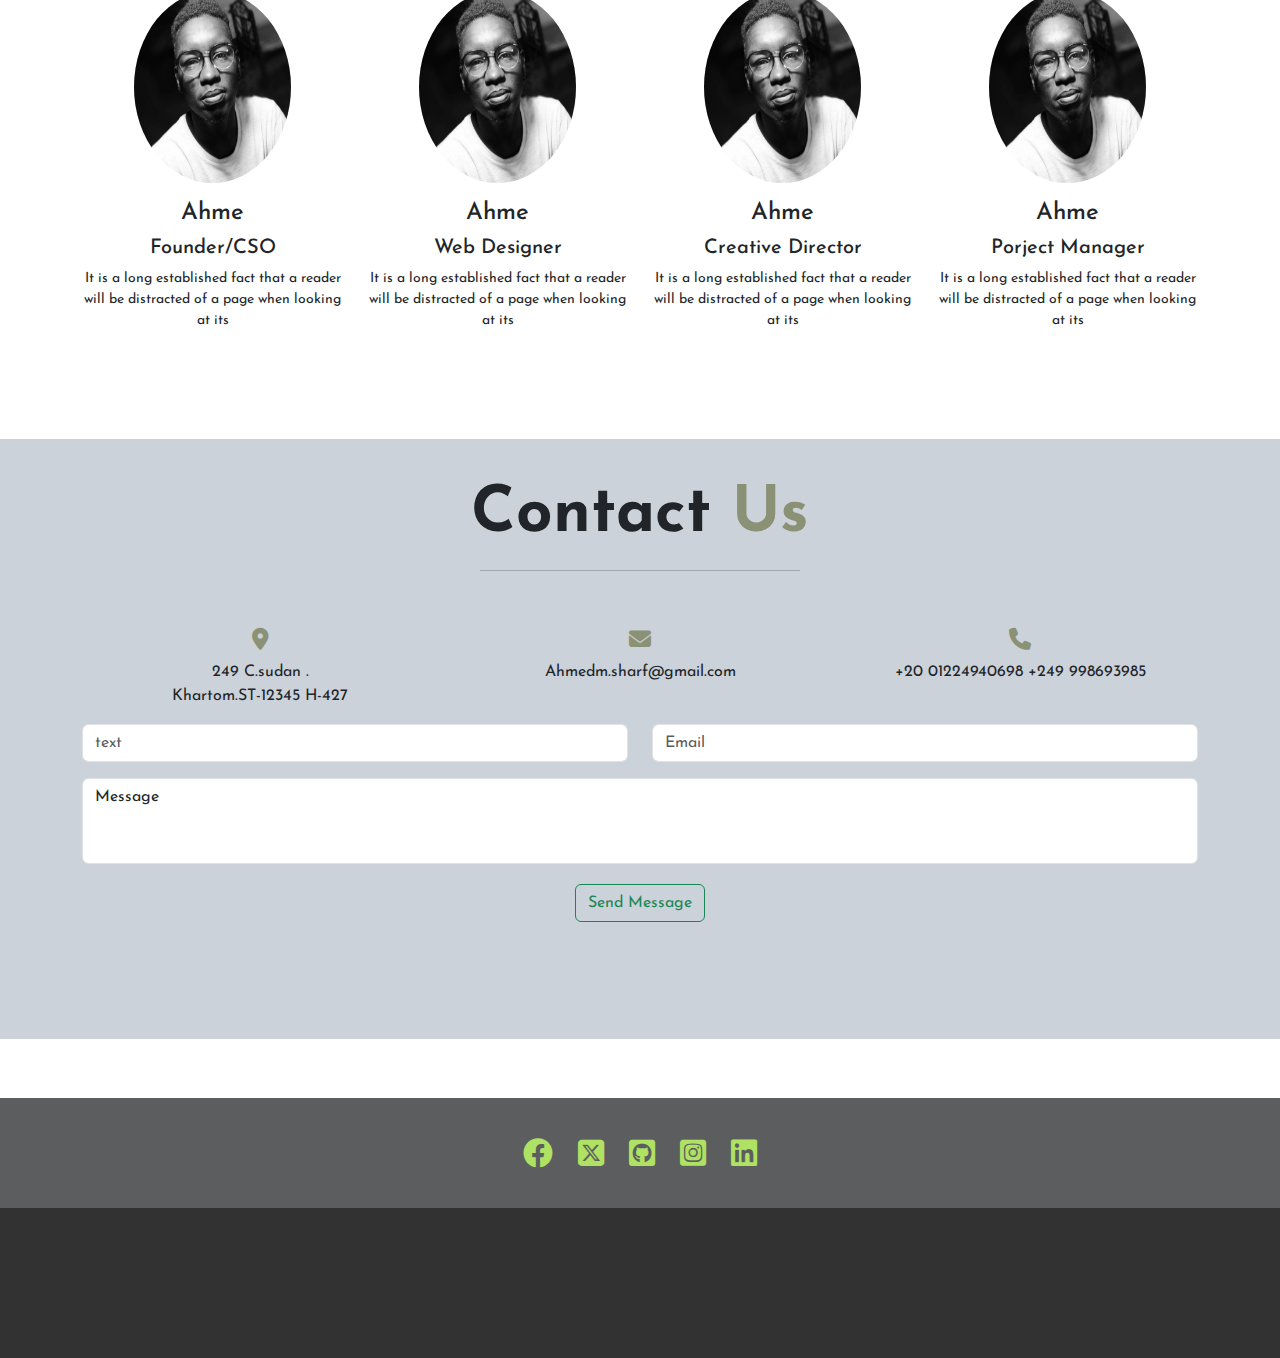
==== commit 1ac42bca: "Update index.html" ====
--- a/index.html
+++ b/index.html
@@ -309,7 +309,7 @@
          
         <div class="col-lg-4 text-center">
           <i class="fa-solid fa-phone"></i>
-          <p>+20 01224940698 <br> +249 998693985 </p>
+          <p>+20 01224940698 +249 998693985 </p>
         </div>
       </div>
 
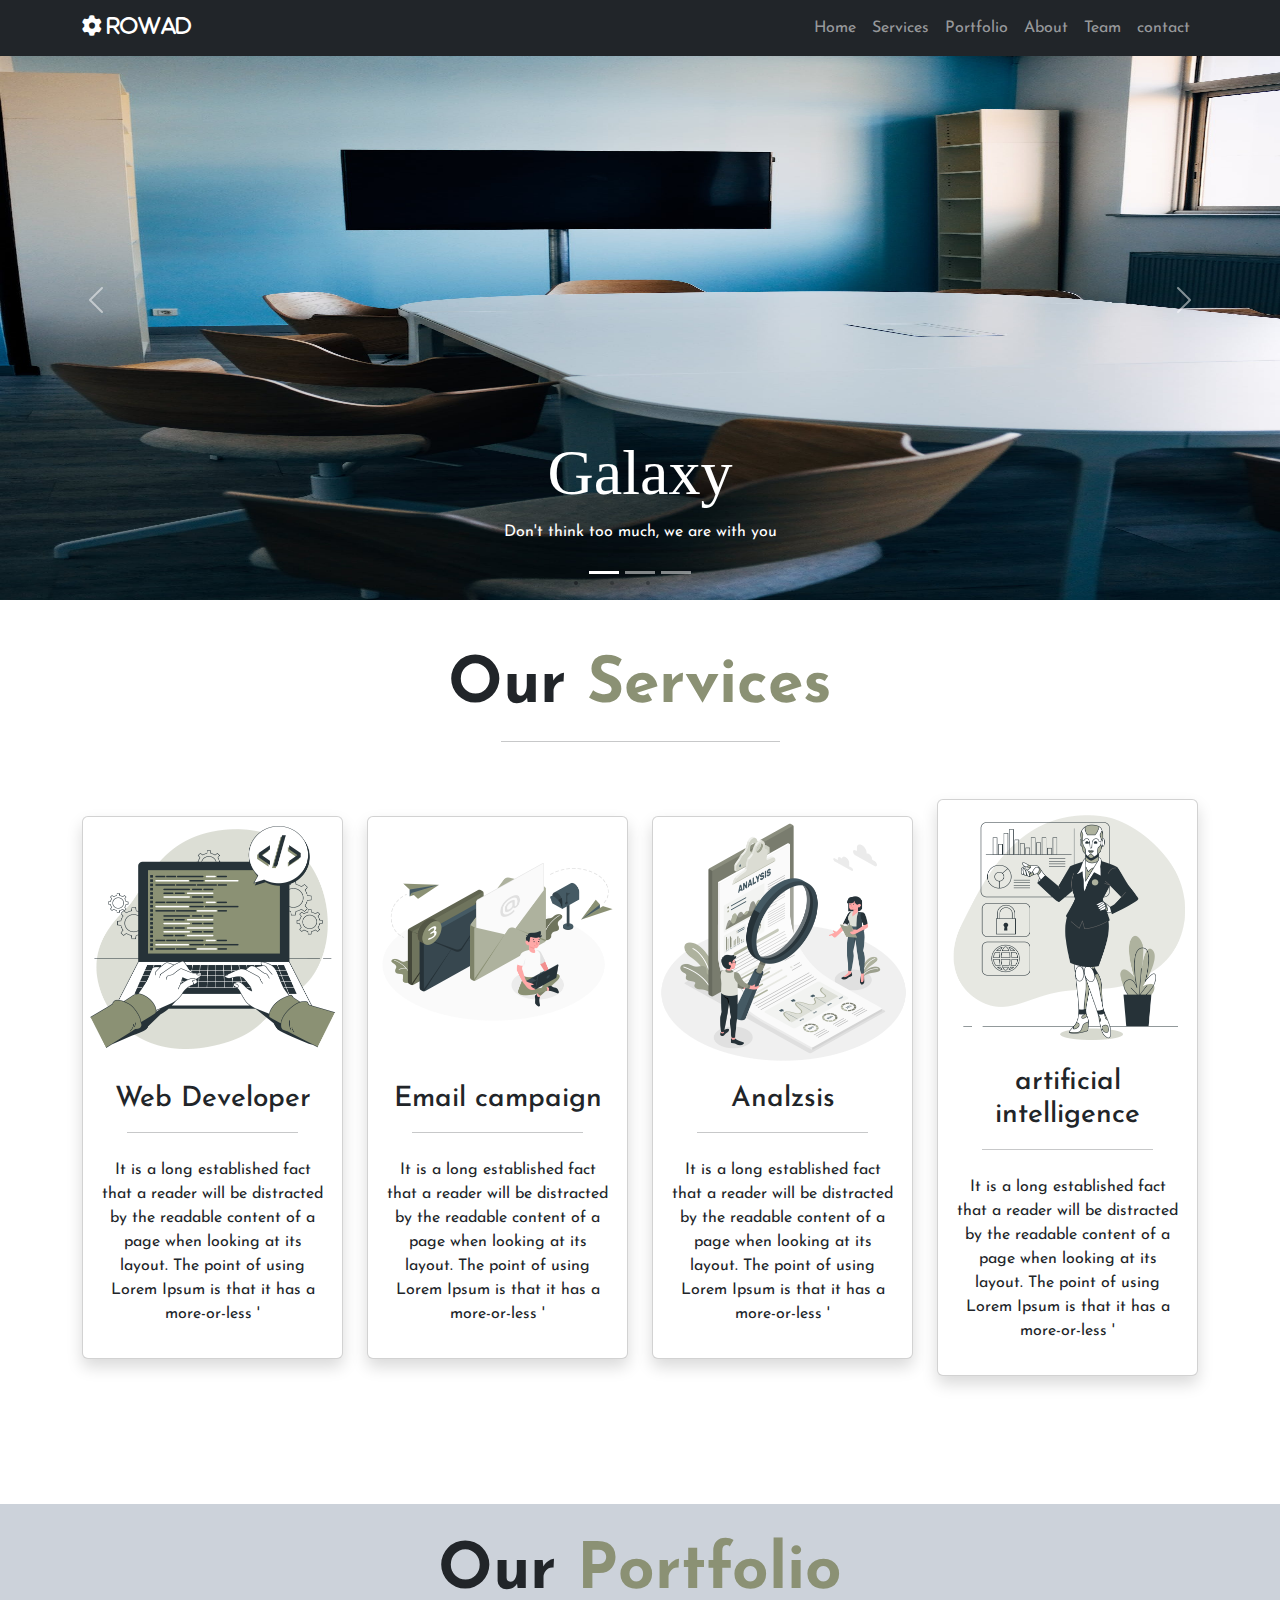
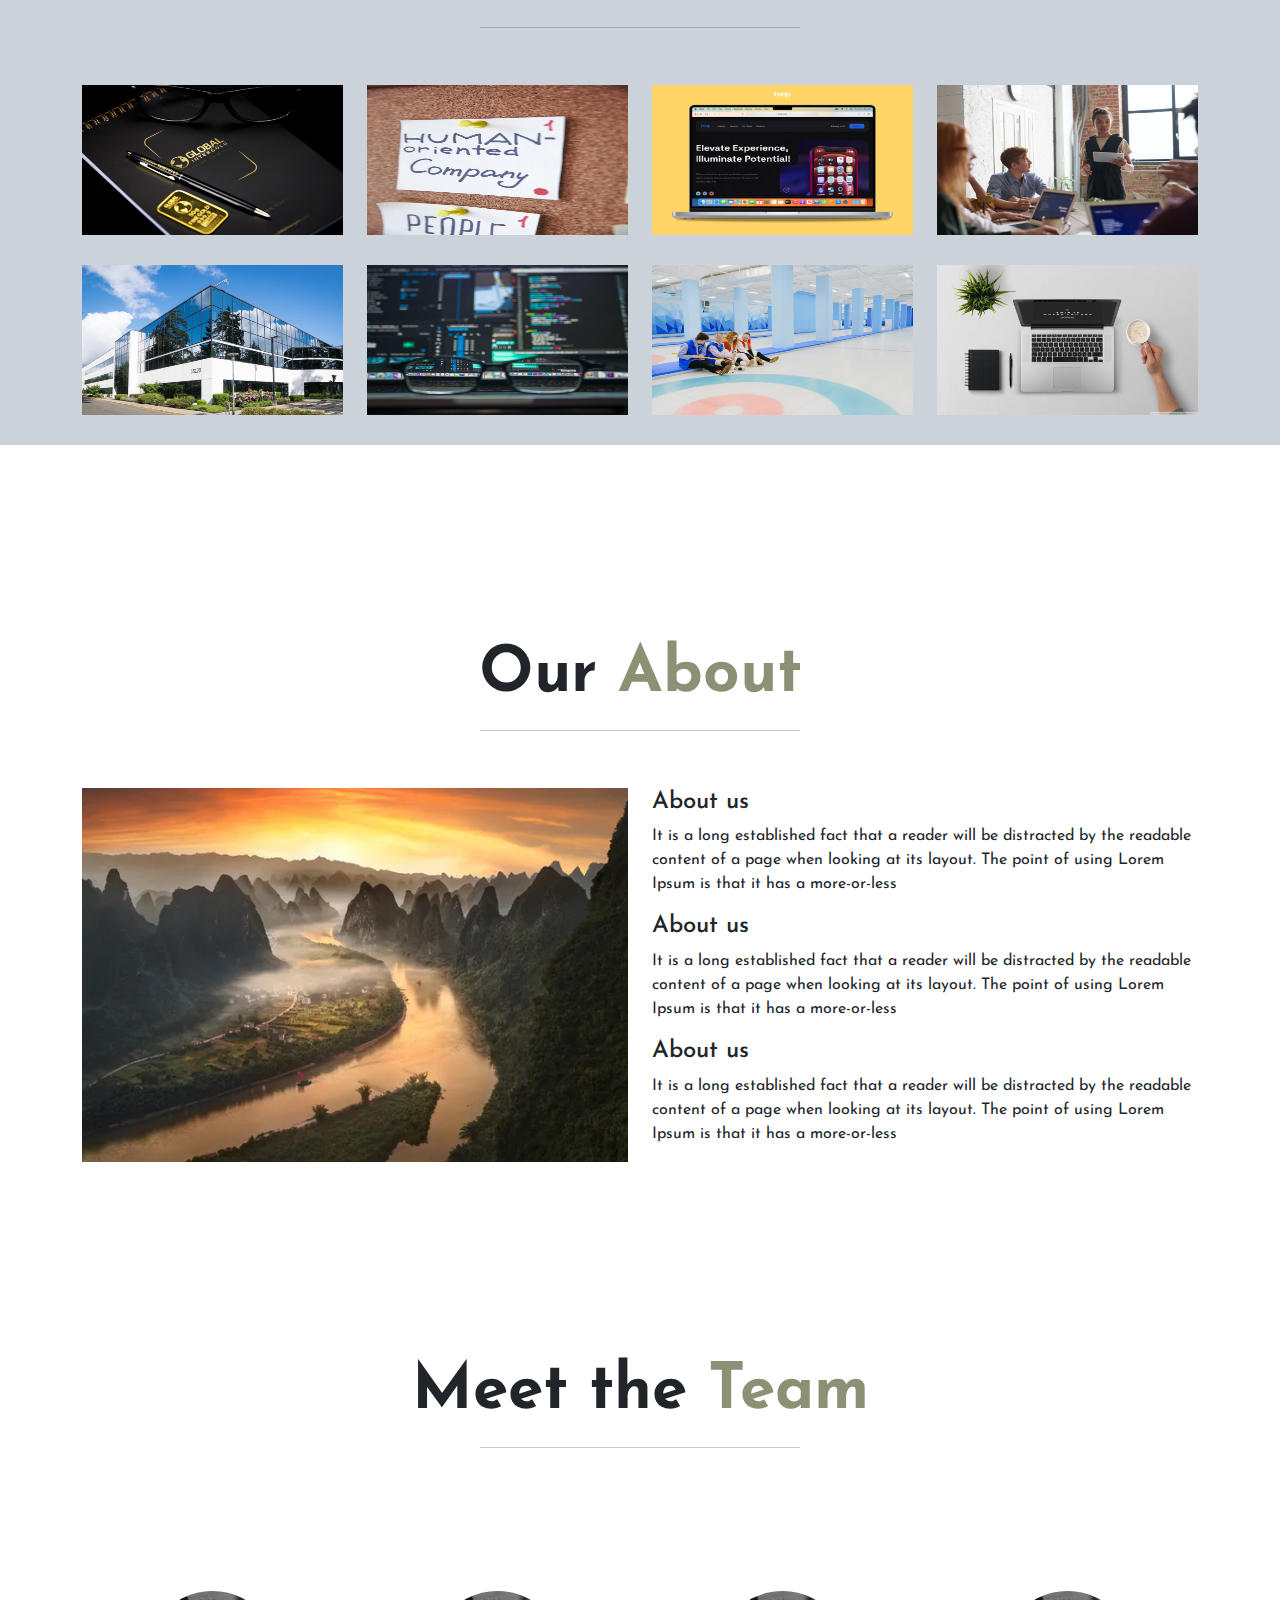
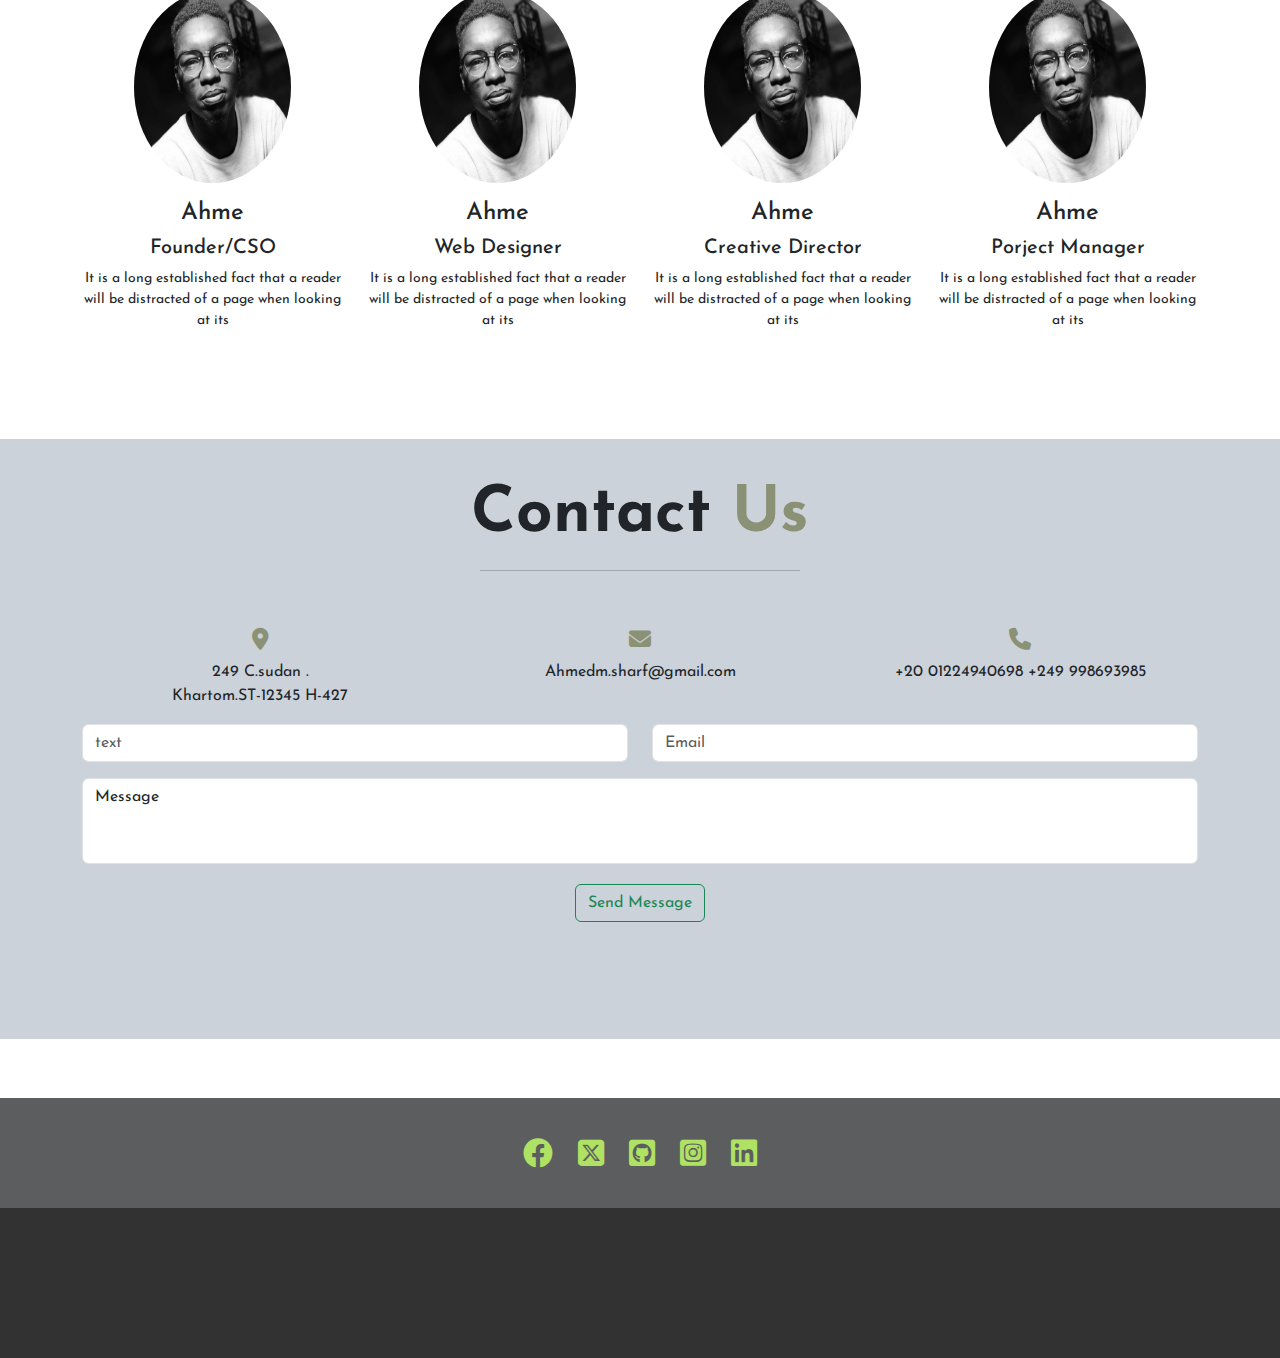
==== commit 2d3e7632: "Update index.html" ====
--- a/index.html
+++ b/index.html
@@ -48,7 +48,7 @@
       </ul>
 
       <div class="carousel-item active">
-        <img src="pexels-fauxels-3184434.jpg" alt="slide" width="100%" height="600px">
+        <img src="pexels-adrien-olichon-3767170.jpg" alt="slide" width="100%" height="600px">
         <div class="carousel-caption">
           <h3 class="display-3 "style="font-family:Brush Script MT, cursive;" >Galaxy</h3>
           <p  style="font-family: 'Josefin Sans', sans-serif;">Don't think too much, we are with you</p>
@@ -56,7 +56,7 @@
       </div>
 
       <div class="carousel-item ">
-        <img src="pexels-adrien-olichon-3767170.jpg" alt="slide" width="100%" height="600px">
+        <img src="pexels-fauxels-3184434.jpg" alt="slide" width="100%" height="600px">
         <div class="carousel-caption">
           <h3 class="display-3 "style="font-family:Brush Script MT, cursive;">Galaxy</h3>
           <p style="font-family: 'Josefin Sans', sans-serif;">Don't think too much, we are with you</p>
